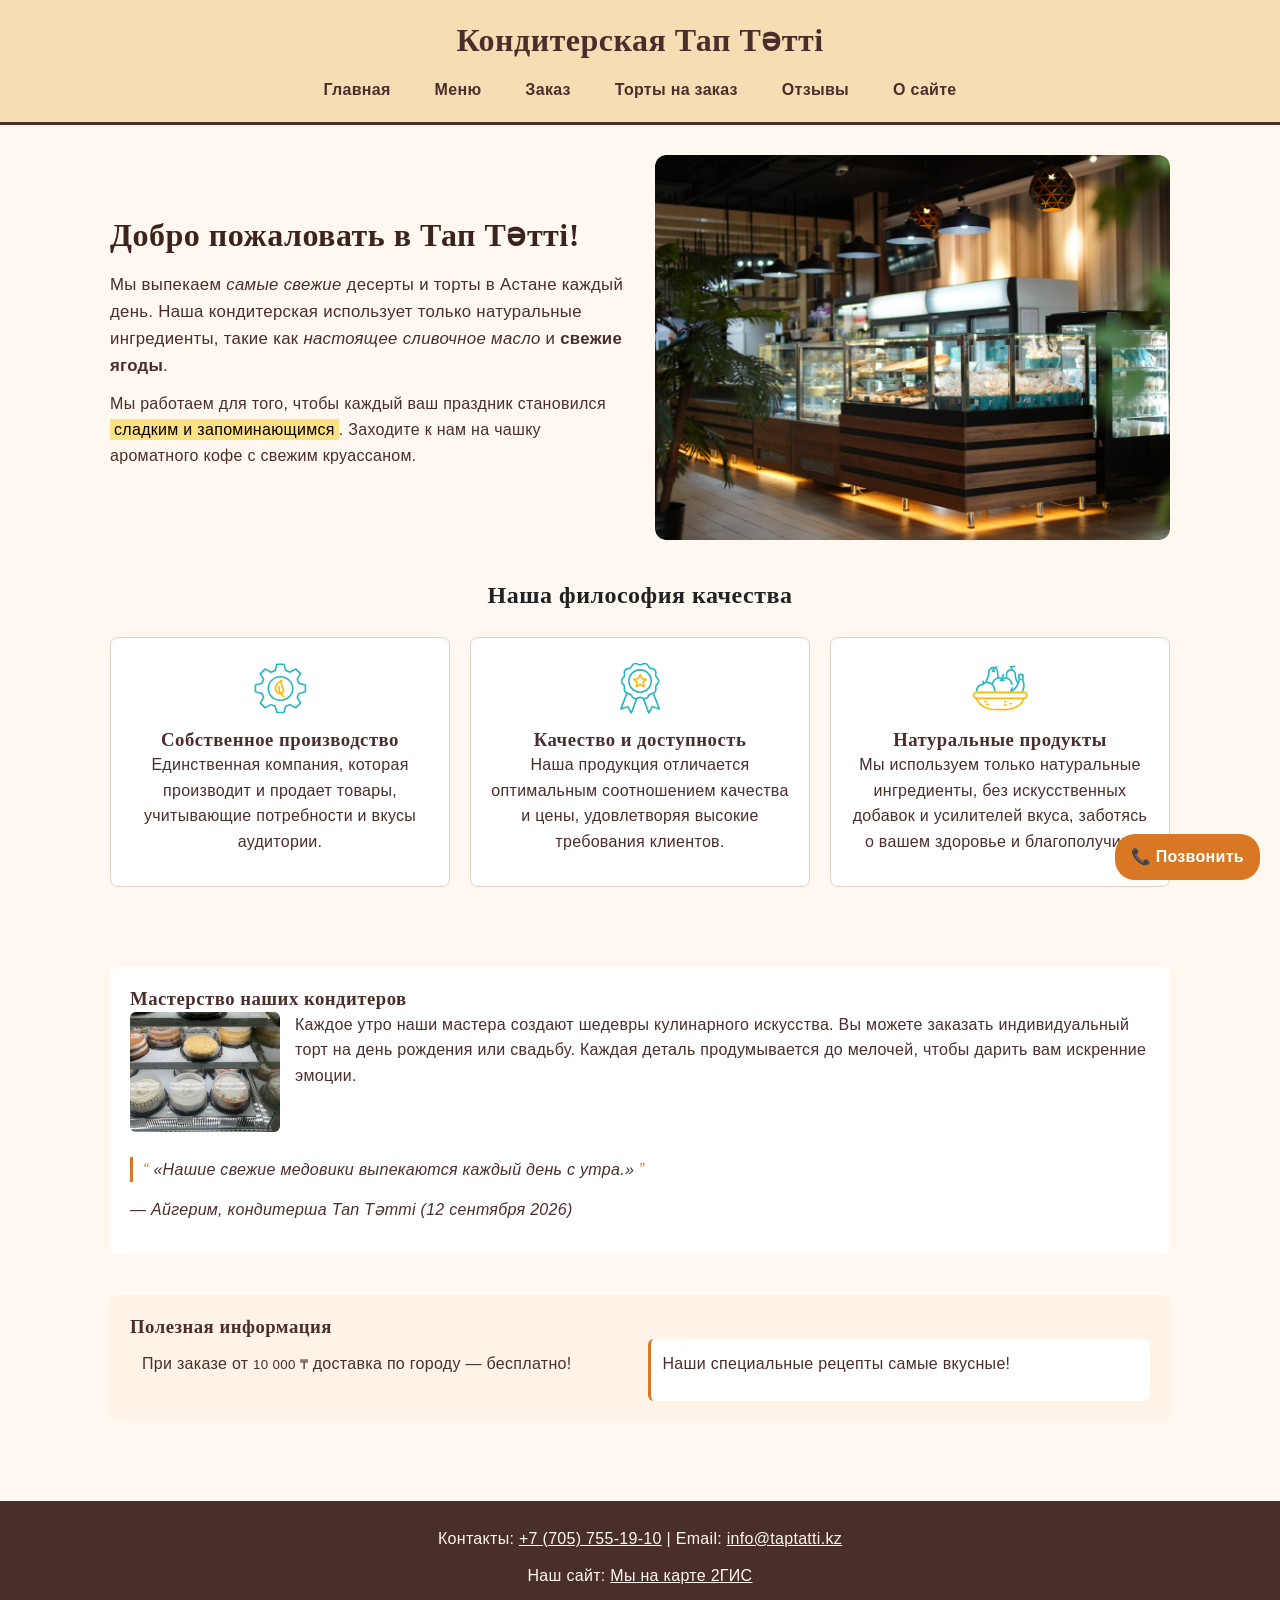
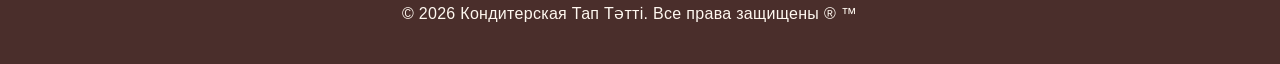
==== taptatti-website/index.html @ de1b10e1 "css3" ====
<!DOCTYPE html>
<html lang="ru">
<head>
    <meta charset="UTF-8">
    <meta name="viewport" content="width=device-width, initial-scale=1.0">
    <meta name="description" content="Официальный сайт кондитерской Тап Тәтті в Астане. Выпечка, торты и свежий кофе.">
    <meta name="author" content="Alizhan R.">
    <title>Тап Тәтті - Главная кондитерская в Астане</title>
    <link rel="stylesheet" href="css/base.css">
    <link rel="stylesheet" href="css/alizhan.css">

    <style>
        .hero-text h2 {
            color: #3D231D; 
        }
    </style>
</head>
<body>
    <!-- author: Alizhan R. -->
    <header id="main-header">
        <h1 class="brand-title">Кондитерская Тап Тәтті</h1>
        <!-- nav используется для главного меню навигации по сайту -->
        <nav class="main-nav">
            <ul>
                <li><a href="index.html">Главная</a></li>
                <li><a href="menu.html">Меню</a></li>
                <li><a href="order.html">Заказ</a></li>
                <li><a href="custom-cakes.html">Торты на заказ</a></li>
                <li><a href="reviews.html">Отзывы</a></li>
                <li><a href="colophon.html">О сайте</a></li>
            </ul>
        </nav>
    </header>

    <main id="main-content">

        <section class="hero-section">
            <div class="hero-text">
                <h2>Добро пожаловать в <strong>Тап Тәтті</strong>!</h2>
                <p>Мы выпекаем <i>самые свежие</i> десерты и торты в Астане каждый день. Наша кондитерская использует только натуральные ингредиенты, такие как <em>настоящее сливочное масло</em> и <b>свежие ягоды</b>.</p>
                <p>Мы работаем для того, чтобы каждый ваш праздник становился <mark>сладким и запоминающимся</mark>. Заходите к нам на чашку ароматного кофе с свежим круассаном.</p>
            </div>
            
            <figure class="hero-image">    
                <img src="images/photo7.png" alt="Интерьер кондитерской и витрина с десертами Тап Тәтті">
            </figure>

        </section>

        <section class="features-section">
            <h2 class="section-title">Наша философия качества</h2>
            
            <div class="features-grid">
                <article class="feature-card">
                    <img src="images/image8.svg" alt="Собственное производство" class="feature-icon">
                    <h3>Собственное производство</h3>
                    <p>Единственная компания, которая производит и продает товары, учитывающие потребности и вкусы аудитории.</p>
                </article>

                <article class="feature-card">
                    <img src="images/image9.svg" alt="Качество и доступность" class="feature-icon">
                    <h3>Качество и доступность</h3>
                    <p>Наша продукция отличается оптимальным соотношением качества и цены, удовлетворяя высокие требования клиентов.</p>
                </article>

                <article class="feature-card">
                    <img src="images/image10.svg" alt="Натуральные продукты" class="feature-icon">
                    <h3>Натуральные продукты</h3>
                    <p>Мы используем только натуральные ингредиенты, без искусственных добавок и усилителей вкуса, заботясь о вашем здоровье и благополучии.</p>
                </article>
            </div>
        </section>

        <article class="philosophy-article">
            <h3>Мастерство наших кондитеров</h3>
            <img src="images/photo1.jpg" alt="Мастер кондитер за работой" class="float-chef-img">
            <p>Каждое утро наши мастера создают шедевры кулинарного искусства. Вы можете заказать индивидуальный торт на день рождения или свадьбу. Каждая деталь продумывается до мелочей, чтобы дарить вам искренние эмоции.</p>
            <div class="clearfix-block"></div>

            <blockquote cite="https://taptatti.kz">
                <p><q>Нашие свежие медовики выпекаются каждый день с утра.</q></p>
            </blockquote>
            <p>— <cite>Айгерим, кондитерша Тап Тәтті (12 сентября 2026)</cite></p>
        </article>

        <aside class="info-aside">
            <h3>Полезная информация</h3>
            <div class="aside-cards-wrapper">
                <div class="aside-card" style="background-color: #FFF2E6; /* Cascade demo: inline style overrides CSS file */">
                    <p>При заказе от <small>10 000 ₸</small> доставка по городу — бесплатно!</p>
                </div>
                <div class="aside-card">
                    <p>Наши специальные рецепты самые вкусные!</p>
                </div>
            </div>
        </aside>
    </main>

    <div class="fixed-contact-btn">
        <a href="tel:+77057551910">📞 Позвонить</a>
    </div>

    <footer>
        <!-- footer содержит официальные контакты и копирайт -->
        <p>Контакты: <a href="tel:+77057551910">+7 (705) 755-19-10</a> | Email: <a href="mailto:info@taptatti.kz">info@taptatti.kz</a></p>
        <p>Наш сайт: <a href="https://2gis.kz/astana/geo/70000001095212344" target="_blank" rel="noopener noreferrer">Мы на карте 2ГИС</a></p>
        <p>&copy; 2026 Кондитерская Тап Тәтті. Все права защищены &reg; &trade; &emsp;</p>
    </footer>
</body>
</html>
---- taptatti-website/css/base.css ----
/* ==========================================================================
   PALETTE DEFINITION (Maximum 5 colors used across the site):
   1. #4A2E2B (RGB: 74, 46, 43)   - Primary Dark Brown: Used for main text & header/footer accents.
   2. #FFF8F0 (RGB: 255, 248, 240) - Soft Cream Background: Provides a warm, bakery-like canvas.
   3. #D97724 (RGB: 217, 119, 36)  - Warm Amber Accent: Highlights, hover states, and active elements.
   4. wheat   (Named Color)       - Header Background: Light golden wheat tone representing pastries.
   5. rgba(0, 0, 0, 0.08) (RGBA)  - Subtle Shadow Color: Used for card and image elevation effects.
   ========================================================================== */

/* Universal Selector (*) */
* {
    box-sizing: border-box; /* Box Model: border-box prevents width calculation issues */
    margin: 0;
    padding: 0;
}

/* Base Body Styles */
body {
    font-family: 'Segoe UI', Tahoma, Geneva, Verdana, sans-serif; /* Full fallback stack 1 */
    font-size: 16px;
    line-height: 1.6;
    letter-spacing: 0.3px;
    background-color: #FFF8F0;
    color: #4A2E2B;
}

/* Grouping Selector with Commas */
h1, h2, h3 {
    font-family: 'Georgia', 'Times New Roman', Times, serif; /* Full fallback stack 2 */
    font-weight: 700;
    line-height: 1.3;
    letter-spacing: 0.5px;
    color: #4A2E2B;
}

/* Header & Navigation Styling */
header {
    background-color: wheat; /* Named Color */
    padding: 20px;
    border-bottom: 3px solid #4A2E2B;
    text-align: center;
}

/* Flexbox Navigation: Flex Row with justify-content, align-items and gap */
nav ul {
    display: flex;
    flex-direction: row;
    justify-content: center;
    align-items: center;
    gap: 20px;
    list-style: none;
    margin-top: 15px;
}

/* Centering Technique 1: Centering Navigation Links using Flexbox Alignment */
nav a {
    text-decoration: none;
    color: #4A2E2B;
    font-weight: 600;
    padding: 8px 12px;
    transition: color 0.2s ease-in-out;
}

/* Pseudo-classes :hover and :focus */
nav a:hover {
    color: #D97724;
}

nav a:focus {
    outline: 2px solid #D97724;
}

/* Centering Technique 2: Centering Main Layout Container using Margin Auto */
/* Centering explanation: margin: 0 auto centers fixed max-width block horizontally */
main {
    padding: 30px 20px;
    max-width: 1100px;
    margin: 0 auto;
}

/* Box Model Demonstration & Margin Collapse Comment */
/* 
   MARGIN COLLAPSE EXPLANATION:
   When section and article have top/bottom margins, their vertical margins collapse 
   into a single margin equal to the larger of the two instead of adding up.
*/
section, article {
    margin-bottom: 40px;
}

/* Attribute Selector */
a[target="_blank"] {
    text-decoration: underline;
}

/* Footer Styling */
footer {
    background-color: #4A2E2B;
    color: #FFF8F0;
    text-align: center;
    padding: 25px 20px;
    margin-top: 50px;
}

footer a {
    color: #FFF8F0;
}
---- taptatti-website/css/alizhan.css ----
* {
    box-sizing: border-box;
}

p {
    margin-bottom: 12px;
}

mark {
    background-color: #FFE082 !important; /* Forces highlight color across themes */
    padding: 2px 4px;
}

.section-title {
    color: #4A2E2B;
}


.features-section .section-title {
    color: #222222;
    text-align: center;
    margin-bottom: 25px;
}

.hero-section {
    display: flex;
    flex-direction: row;
    align-items: center;
    justify-content: space-between;
    gap: 30px;
}

.hero-text {
    flex: 1;
}

.hero-text h2 {
    font-size: 2rem;
    margin-bottom: 15px;
}

h2 + p {
    font-size: 1.05rem;
}

.hero-text p strong {
    color: #D97724;
}

.hero-image {
    flex: 1;
    position: relative;
    margin: 0;
}

.hero-image img {
    width: 100%;
    height: auto;
    border-radius: 10px;
    display: block;
}

.badge-tag {
    position: absolute;
    top: 10px;
    left: 10px;
    background-color: #D97724;
    color: #ffffff;
    padding: 4px 10px;
    font-size: 0.8rem;
    font-weight: bold;
    border-radius: 15px;
}

/* festures-section */

.features-grid {
    display: grid;
    grid-template-columns: repeat(auto-fit, minmax(220px, 1fr)); /* repeat, minmax, fr */
    gap: 20px;
}

.features-grid > article {
    background-color: #ffffff;
    padding: 20px;
    border-radius: 8px;
    text-align: center;
    border: 1px solid #E2D0C1;
}

.feature-icon {
    width: 60px;
    height: 60px;
    margin: 0 auto 10px auto; 
    display: block;
}

.philosophy-article {
    position: static; 
    background: #ffffff;
    padding: 20px;
    border-radius: 8px;
}

.float-chef-img {
    float: left;
    width: 150px;
    height: 120px;
    object-fit: cover;
    margin-right: 15px;
    margin-bottom: 10px;
    border-radius: 6px;
}

.clearfix-block {
    clear: both;
}

blockquote p::before {
    content: "“ ";
    color: #D97724;
}

blockquote p::after {
    content: " ”";
    color: #D97724;
}

blockquote {
    font-style: italic;
    margin: 15px 0;
    padding-left: 10px;
    border-left: 3px solid #D97724;
}

.info-aside {
    background-color: #FFF2E6;
    padding: 20px;
    border-radius: 8px;
}

.aside-cards-wrapper {
    display: flex;
    flex-direction: row;
    flex-wrap: wrap;
    gap: 15px;
}

.aside-card {
    flex: 1 1 180px; 
    background-color: #ffffff;
    padding: 12px;
    border-radius: 6px;
}

.aside-card:nth-child(2) {
    border-left: 3px solid #D97724;
}

.fixed-contact-btn {
    position: fixed;
    bottom: 20px;
    right: 20px;
}

.fixed-contact-btn a {
    background-color: #D97724;
    color: #ffffff;
    padding: 10px 16px;
    border-radius: 20px;
    text-decoration: none;
    font-weight: bold;
    display: block;
}
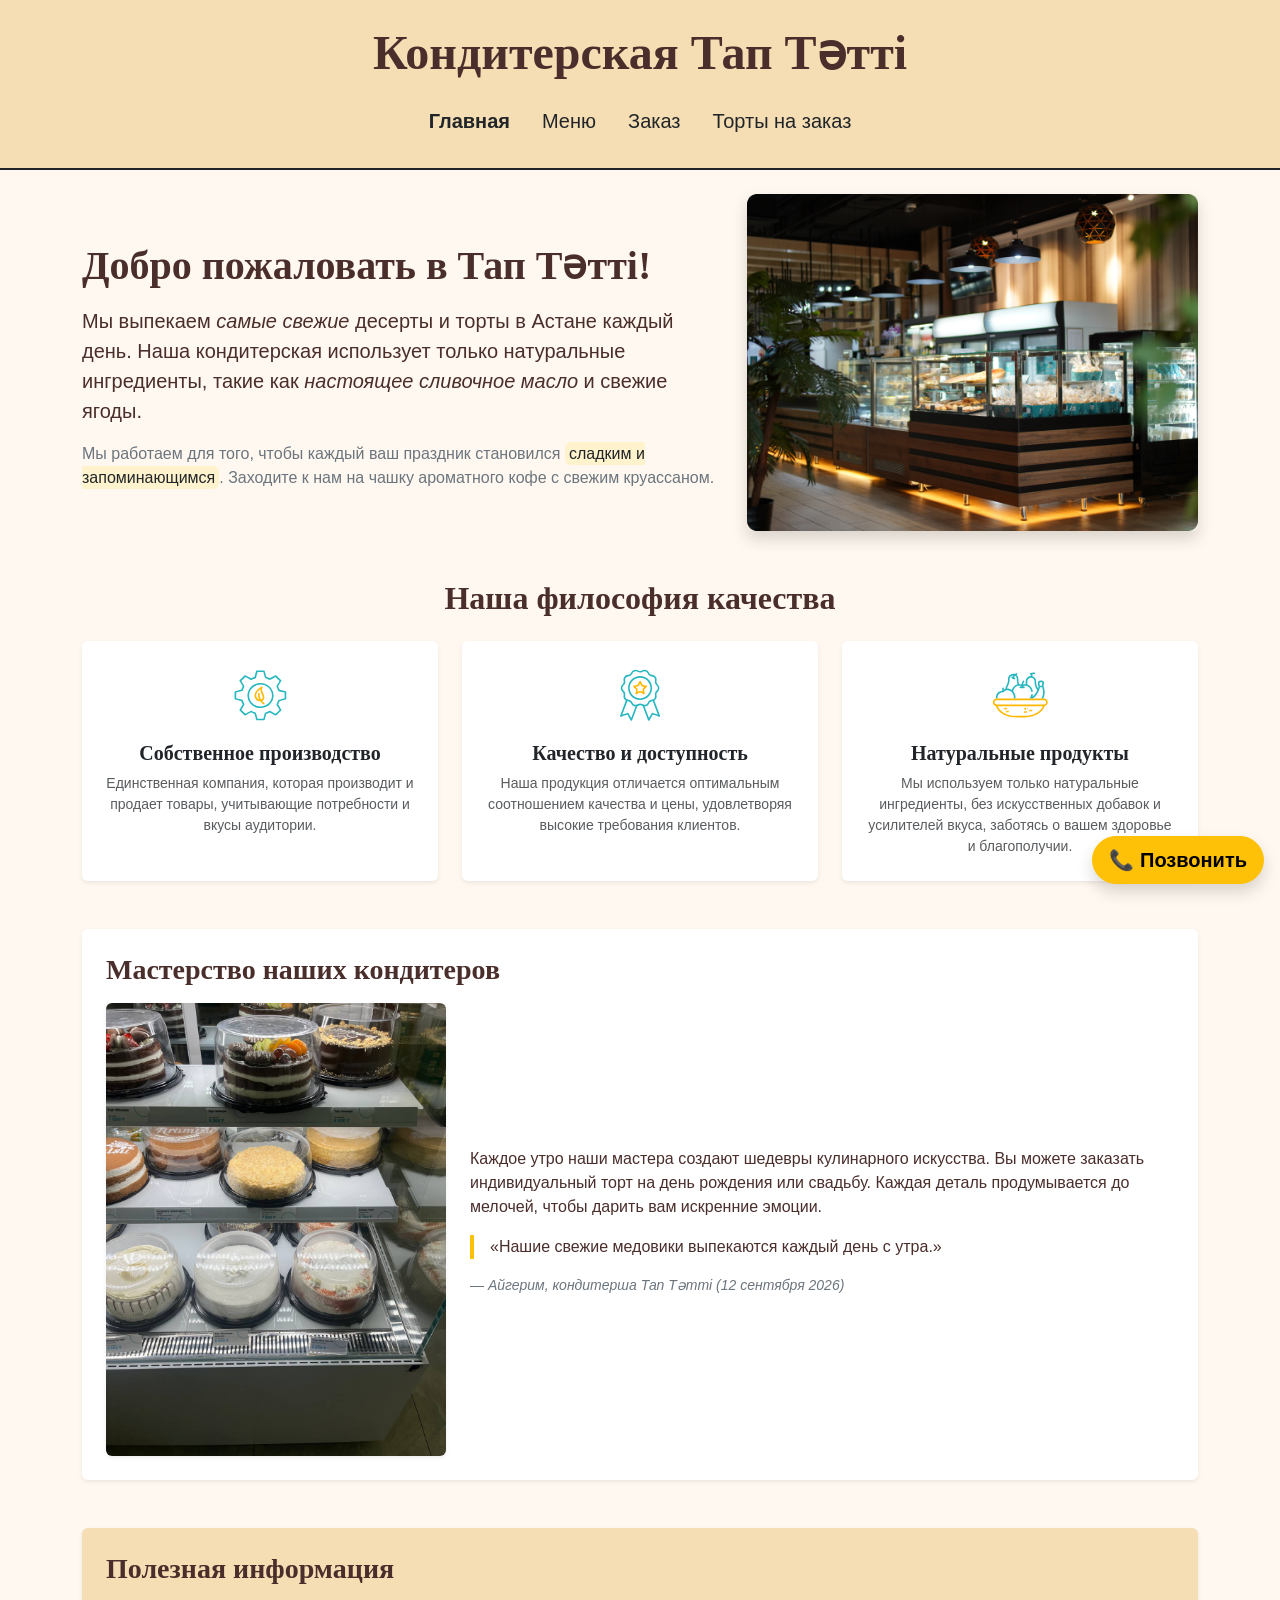
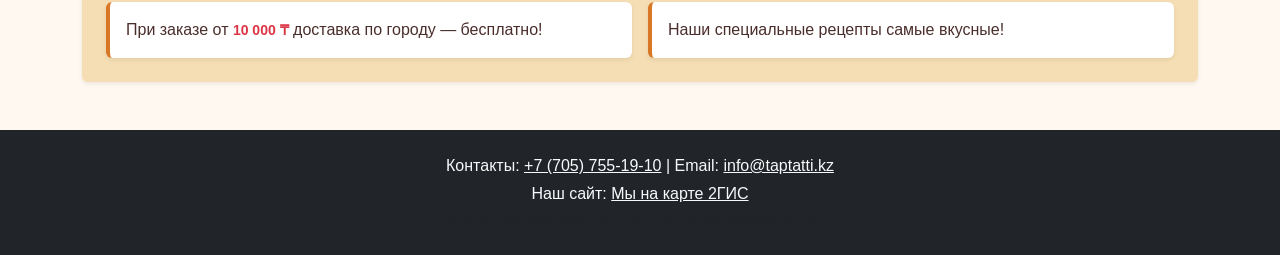
==== commit 8f807976: "bootstrap" ====
--- a/taptatti-website/index.html
+++ b/taptatti-website/index.html
@@ -1,110 +1,139 @@
 <!DOCTYPE html>
 <html lang="ru">
 <head>
+    <!-- Bootstrap version used: 5.3.3 -->
     <meta charset="UTF-8">
     <meta name="viewport" content="width=device-width, initial-scale=1.0">
     <meta name="description" content="Официальный сайт кондитерской Тап Тәтті в Астане. Выпечка, торты и свежий кофе.">
     <meta name="author" content="Alizhan R.">
     <title>Тап Тәтті - Главная кондитерская в Астане</title>
+    <!-- Bootstrap 5 CSS CDN -->
+    <link href="https://cdn.jsdelivr.net/npm/bootstrap@5.3.3/dist/css/bootstrap.min.css" rel="stylesheet">
+    <!-- Custom CSS layer linked after Bootstrap so our brand colours win -->
     <link rel="stylesheet" href="css/base.css">
     <link rel="stylesheet" href="css/alizhan.css">
-
-    <style>
-        .hero-text h2 {
-            color: #3D231D; 
-        }
-    </style>
 </head>
 <body>
     <!-- author: Alizhan R. -->
-    <header id="main-header">
-        <h1 class="brand-title">Кондитерская Тап Тәтті</h1>
-        <!-- nav используется для главного меню навигации по сайту -->
-        <nav class="main-nav">
-            <ul>
-                <li><a href="index.html">Главная</a></li>
-                <li><a href="menu.html">Меню</a></li>
-                <li><a href="order.html">Заказ</a></li>
-                <li><a href="custom-cakes.html">Торты на заказ</a></li>
-                <li><a href="reviews.html">Отзывы</a></li>
-                <li><a href="colophon.html">О сайте</a></li>
-            </ul>
-        </nav>
+    
+    <!-- Header with container-fluid so the navigation spans the full top bar -->
+    <!-- Header with container-fluid for full width layout -->
+    <!-- Header with responsive Bootstrap navbar -->
+    <!-- Header with responsive layout for all screens -->
+    <header id="main-header" class="bg-wheat py-4 border-bottom border-dark border-2">
+        <div class="container text-center">
+            <h1 class="brand-title display-5 fw-bold mb-3">Кондитерская Тап Тәтті</h1>
+            <!-- nav используется для главного меню навигации по сайту -->
+            <nav class="main-nav">
+                <ul class="nav justify-content-center gap-3 fs-5 fw-medium">
+                    <li class="nav-item"><a class="nav-link text-dark px-2 active fw-bold" href="index.html">Главная</a></li>
+                    <li class="nav-item"><a class="nav-link text-dark px-2" href="menu.html">Меню</a></li>
+                    <li class="nav-item"><a class="nav-link text-dark px-2" href="order.html">Заказ</a></li>
+                    <li class="nav-item"><a class="nav-link text-dark px-2" href="custom-cakes.html">Торты на заказ</a></li>
+                </ul>
+            </nav>
+        </div>
     </header>
 
-    <main id="main-content">
+    <!-- Main Container: Standard container centers main page layout -->
+    <main id="main-content" class="container my-5">
 
-        <section class="hero-section">
-            <div class="hero-text">
-                <h2>Добро пожаловать в <strong>Тап Тәтті</strong>!</h2>
-                <p>Мы выпекаем <i>самые свежие</i> десерты и торты в Астане каждый день. Наша кондитерская использует только натуральные ингредиенты, такие как <em>настоящее сливочное масло</em> и <b>свежие ягоды</b>.</p>
-                <p>Мы работаем для того, чтобы каждый ваш праздник становился <mark>сладким и запоминающимся</mark>. Заходите к нам на чашку ароматного кофе с свежим круассаном.</p>
+        <section class="hero-section row align-items-center gy-4 mb-5">
+            <div class="hero-text col-12 col-md-7">
+                <h2 class="display-6 fw-bold mb-3">Добро пожаловать в <strong>Тап Тәтті</strong>!</h2>
+                <p class="lead">Мы выпекаем <i>самые свежие</i> десерты и торты в Астане каждый день. Наша кондитерская использует только натуральные ингредиенты, такие как <em>настоящее сливочное масло</em> и <b>свежие ягоды</b>.</p>
+                <p class="text-secondary">Мы работаем для того, чтобы каждый ваш праздник становился <mark class="bg-warning-subtle px-1 rounded">сладким и запоминающимся</mark>. Заходите к нам на чашку ароматного кофе с свежим круассаном.</p>
             </div>
             
-            <figure class="hero-image">    
-                <img src="images/photo7.png" alt="Интерьер кондитерской и витрина с десертами Тап Тәтті">
+            <figure class="hero-image col-12 col-md-5 m-0 text-center">    
+                <img src="images/photo7.png" alt="Интерьер кондитерской и витрина с десертами Тап Тәтті" class="img-fluid rounded shadow">
             </figure>
-
         </section>
 
-        <section class="features-section">
-            <h2 class="section-title">Наша философия качества</h2>
+        <!-- Features Section with responsive columns: col-12 col-md-6 col-lg-4 -->
+        <section class="features-section mb-5">
+            <h2 class="section-title text-center fw-bold mb-4">Наша философия качества</h2>
             
-            <div class="features-grid">
-                <article class="feature-card">
-                    <img src="images/image8.svg" alt="Собственное производство" class="feature-icon">
-                    <h3>Собственное производство</h3>
-                    <p>Единственная компания, которая производит и продает товары, учитывающие потребности и вкусы аудитории.</p>
+            <div class="features-grid row g-4">
+                <article class="feature-card col-12 col-md-6 col-lg-4">
+                    <div class="card h-100 border-0 shadow-sm p-4 text-center">
+                        <img src="images/image8.svg" alt="Собственное производство" class="feature-icon mx-auto mb-3" style="width: 60px; height: 60px;">
+                        <h3 class="h5 fw-bold">Собственное производство</h3>
+                        <p class="card-text text-muted small">Единственная компания, которая производит и продает товары, учитывающие потребности и вкусы аудитории.</p>
+                    </div>
                 </article>
 
-                <article class="feature-card">
-                    <img src="images/image9.svg" alt="Качество и доступность" class="feature-icon">
-                    <h3>Качество и доступность</h3>
-                    <p>Наша продукция отличается оптимальным соотношением качества и цены, удовлетворяя высокие требования клиентов.</p>
+                <article class="feature-card col-12 col-md-6 col-lg-4">
+                    <div class="card h-100 border-0 shadow-sm p-4 text-center">
+                        <img src="images/image9.svg" alt="Качество и доступность" class="feature-icon mx-auto mb-3" style="width: 60px; height: 60px;">
+                        <h3 class="h5 fw-bold">Качество и доступность</h3>
+                        <p class="exam1 card-text text-muted small">Наша продукция отличается оптимальным соотношением качества и цены, удовлетворяя высокие требования клиентов.</p>
+                    </div>
                 </article>
 
-                <article class="feature-card">
-                    <img src="images/image10.svg" alt="Натуральные продукты" class="feature-icon">
-                    <h3>Натуральные продукты</h3>
-                    <p>Мы используем только натуральные ингредиенты, без искусственных добавок и усилителей вкуса, заботясь о вашем здоровье и благополучии.</p>
+                <article class="feature-card col-12 col-md-6 col-lg-4">
+                    <div class="card h-100 border-0 shadow-sm p-4 text-center">
+                        <img src="images/image10.svg" alt="Натуральные продукты" class="feature-icon mx-auto mb-3" style="width: 60px; height: 60px;">
+                        <h3 class="h5 fw-bold">Натуральные продукты</h3>
+                        <p class="card-text text-muted small">Мы используем только натуральные ингредиенты, без искусственных добавок и усилителей вкуса, заботясь о вашем здоровье и благополучии.</p>
+                    </div>
                 </article>
             </div>
         </section>
 
-        <article class="philosophy-article">
-            <h3>Мастерство наших кондитеров</h3>
-            <img src="images/photo1.jpg" alt="Мастер кондитер за работой" class="float-chef-img">
-            <p>Каждое утро наши мастера создают шедевры кулинарного искусства. Вы можете заказать индивидуальный торт на день рождения или свадьбу. Каждая деталь продумывается до мелочей, чтобы дарить вам искренние эмоции.</p>
-            <div class="clearfix-block"></div>
+        <article class="philosophy-article bg-white p-4 rounded shadow-sm mb-5">
+            <h3 class="fw-bold mb-3">Мастерство наших кондитеров</h3>
+            <div class="row align-items-center">
+                <div class="col-12 col-md-4 text-center mb-3 mb-md-0">
+                    <img src="images/photo1.jpg" alt="Мастер кондитер за работой" class="float-chef-img img-fluid rounded shadow-sm">
+                </div>
+                <div class="col-12 col-md-8">
+                    <p>Каждое утро наши мастера создают шедевры кулинарного искусства. Вы можете заказать индивидуальный торт на день рождения или свадьбу. Каждая деталь продумывается до мелочей, чтобы дарить вам искренние эмоции.</p>
+                    <div class="clearfix-block"></div>
 
-            <blockquote cite="https://taptatti.kz">
-                <p><q>Нашие свежие медовики выпекаются каждый день с утра.</q></p>
-            </blockquote>
-            <p>— <cite>Айгерим, кондитерша Тап Тәтті (12 сентября 2026)</cite></p>
+                    <blockquote cite="https://taptatti.kz" class="blockquote border-start border-4 border-warning ps-3 my-3">
+                        <p class="mb-0 fs-6"><q>Нашие свежие медовики выпекаются каждый день с утра.</q></p>
+                    </blockquote>
+                    <p class="text-secondary small">— <cite>Айгерим, кондитерша Тап Тәтті (12 сентября 2026)</cite></p>
+                </div>
+            </div>
         </article>
 
-        <aside class="info-aside">
-            <h3>Полезная информация</h3>
-            <div class="aside-cards-wrapper">
-                <div class="aside-card" style="background-color: #FFF2E6; /* Cascade demo: inline style overrides CSS file */">
-                    <p>При заказе от <small>10 000 ₸</small> доставка по городу — бесплатно!</p>
+        <!-- Bootstrap Component: Accordion -->
+        <!-- Added accordion component to encapsulate info cards interactively -->
+        <aside class="info-aside bg-wheat p-4 rounded shadow-sm mb-5">
+            <h3 class="fw-bold mb-3">Полезная информация</h3>
+            
+            <!-- Demonstration of Nesting: Row inside Aside column layout -->
+            <div class="aside-cards-wrapper row g-3">
+                <div class="col-12 col-md-6">
+                    <div class="aside-card bg-white p-3 rounded shadow-sm h-100 border-start border-4 border-amber">
+                        <p class="m-0">При заказе от <small class="fw-bold text-danger">10 000 ₸</small> доставка по городу — бесплатно!</p>
+                    </div>
                 </div>
-                <div class="aside-card">
-                    <p>Наши специальные рецепты самые вкусные!</p>
+                <div class="col-12 col-md-6">
+                    <div class="aside-card bg-white p-3 rounded shadow-sm h-100 border-start border-4 border-amber">
+                        <p class="m-0">Наши специальные рецепты самые вкусные!</p>
+                    </div>
                 </div>
             </div>
         </aside>
     </main>
 
-    <div class="fixed-contact-btn">
-        <a href="tel:+77057551910">📞 Позвонить</a>
+    <!-- Floating button with real link element and Bootstrap button classes -->
+    <div class="fixed-contact-btn position-fixed bottom-0 end-0 p-3 z-3">
+        <a href="tel:+77057551910" class="btn btn-warning btn-lg rounded-pill shadow fw-bold">📞 Позвонить</a>
     </div>
 
-    <footer>
-        <!-- footer содержит официальные контакты и копирайт -->
-        <p>Контакты: <a href="tel:+77057551910">+7 (705) 755-19-10</a> | Email: <a href="mailto:info@taptatti.kz">info@taptatti.kz</a></p>
-        <p>Наш сайт: <a href="https://2gis.kz/astana/geo/70000001095212344" target="_blank" rel="noopener noreferrer">Мы на карте 2ГИС</a></p>
-        <p>&copy; 2026 Кондитерская Тап Тәтті. Все права защищены &reg; &trade; &emsp;</p>
+    <footer class="bg-dark text-light text-center py-4">
+        <div class="container">
+            <p class="mb-1">Контакты: <a href="tel:+77057551910" class="text-light">+7 (705) 755-19-10</a> | Email: <a href="mailto:info@taptatti.kz" class="text-light">info@taptatti.kz</a></p>
+            <p class="mb-1">Наш сайт: <a href="https://2gis.kz/astana/geo/70000001095212344" target="_blank" rel="noopener noreferrer" class="text-light">Мы на карте 2ГИС</a></p>
+            <p class="small text-muted mb-0">&copy; 2026 Кондитерская Тап Тәтті. Все права защищены &reg; &trade;</p>
+        </div>
     </footer>
+
+    <!-- Bootstrap 5 JS Bundle (required for collapsible navigation) -->
+    <script src="https://cdn.jsdelivr.net/npm/bootstrap@5.3.3/dist/js/bootstrap.bundle.min.js"></script>
 </body>
 </html>
--- a/taptatti-website/css/base.css
+++ b/taptatti-website/css/base.css
@@ -1,107 +1,46 @@
-/* ==========================================================================
-   PALETTE DEFINITION (Maximum 5 colors used across the site):
-   1. #4A2E2B (RGB: 74, 46, 43)   - Primary Dark Brown: Used for main text & header/footer accents.
-   2. #FFF8F0 (RGB: 255, 248, 240) - Soft Cream Background: Provides a warm, bakery-like canvas.
-   3. #D97724 (RGB: 217, 119, 36)  - Warm Amber Accent: Highlights, hover states, and active elements.
-   4. wheat   (Named Color)       - Header Background: Light golden wheat tone representing pastries.
-   5. rgba(0, 0, 0, 0.08) (RGBA)  - Subtle Shadow Color: Used for card and image elevation effects.
-   ========================================================================== */
-
-/* Universal Selector (*) */
-* {
-    box-sizing: border-box; /* Box Model: border-box prevents width calculation issues */
-    margin: 0;
-    padding: 0;
+/* Color Palette definition */
+:root {
+    --brand-dark: #4A2E2B;
+    --brand-amber: #D97724;
+    --brand-cream: #FFF8F0;
+    --brand-wheat: #f5deb3;
 }
 
-/* Base Body Styles */
 body {
-    font-family: 'Segoe UI', Tahoma, Geneva, Verdana, sans-serif; /* Full fallback stack 1 */
-    font-size: 16px;
-    line-height: 1.6;
-    letter-spacing: 0.3px;
-    background-color: #FFF8F0;
-    color: #4A2E2B;
+    background-color: var(--brand-cream);
+    color: var(--brand-dark);
+    font-family: 'Segoe UI', Tahoma, Geneva, Verdana, sans-serif;
 }
 
-/* Grouping Selector with Commas */
-h1, h2, h3 {
-    font-family: 'Georgia', 'Times New Roman', Times, serif; /* Full fallback stack 2 */
-    font-weight: 700;
-    line-height: 1.3;
-    letter-spacing: 0.5px;
-    color: #4A2E2B;
+h1, h2, h3, h4, h5, h6, .navbar-brand {
+    font-family: 'Georgia', 'Times New Roman', Times, serif;
+    color: var(--brand-dark);
 }
 
-/* Header & Navigation Styling */
-header {
-    background-color: wheat; /* Named Color */
-    padding: 20px;
-    border-bottom: 3px solid #4A2E2B;
-    text-align: center;
+.bg-wheat {
+    background-color: var(--brand-wheat);
 }
 
-/* Flexbox Navigation: Flex Row with justify-content, align-items and gap */
-nav ul {
-    display: flex;
-    flex-direction: row;
-    justify-content: center;
-    align-items: center;
-    gap: 20px;
-    list-style: none;
-    margin-top: 15px;
+.text-brand {
+    color: var(--brand-dark);
 }
 
-/* Centering Technique 1: Centering Navigation Links using Flexbox Alignment */
-nav a {
-    text-decoration: none;
-    color: #4A2E2B;
-    font-weight: 600;
-    padding: 8px 12px;
-    transition: color 0.2s ease-in-out;
+.text-accent {
+    color: var(--brand-amber);
 }
 
-/* Pseudo-classes :hover and :focus */
-nav a:hover {
-    color: #D97724;
+/* Custom Button Overrides for Brand identity */
+.btn-primary {
+    background-color: var(--brand-amber);
+    border-color: var(--brand-amber);
+    color: #ffffff;
 }
 
-nav a:focus {
-    outline: 2px solid #D97724;
+.btn-primary:hover, .btn-primary:focus {
+    background-color: #b8621b;
+    border-color: #b8621b;
 }
 
-/* Centering Technique 2: Centering Main Layout Container using Margin Auto */
-/* Centering explanation: margin: 0 auto centers fixed max-width block horizontally */
-main {
-    padding: 30px 20px;
-    max-width: 1100px;
-    margin: 0 auto;
-}
-
-/* Box Model Demonstration & Margin Collapse Comment */
-/* 
-   MARGIN COLLAPSE EXPLANATION:
-   When section and article have top/bottom margins, their vertical margins collapse 
-   into a single margin equal to the larger of the two instead of adding up.
-*/
-section, article {
-    margin-bottom: 40px;
-}
-
-/* Attribute Selector */
-a[target="_blank"] {
-    text-decoration: underline;
-}
-
-/* Footer Styling */
-footer {
-    background-color: #4A2E2B;
-    color: #FFF8F0;
-    text-align: center;
-    padding: 25px 20px;
-    margin-top: 50px;
-}
-
-footer a {
-    color: #FFF8F0;
+.border-amber {
+    border-color: var(--brand-amber) !important;
 }
--- a/taptatti-website/css/alizhan.css
+++ b/taptatti-website/css/alizhan.css
@@ -1,174 +1,19 @@
-* {
-    box-sizing: border-box;
+/* Custom small adjustments for Alizhan's sections */
+.hero-section img {
+    max-height: 400px;
+    object-fit: cover;
 }
 
-p {
-    margin-bottom: 12px;
+/* Card hover effect */
+.card {
+    transition: transform 0.2s ease-in-out;
 }
 
-mark {
-    background-color: #FFE082 !important; /* Forces highlight color across themes */
-    padding: 2px 4px;
+.card:hover {
+    transform: translateY(-4px);
 }
 
-.section-title {
-    color: #4A2E2B;
-}
-
-
-.features-section .section-title {
-    color: #222222;
-    text-align: center;
-    margin-bottom: 25px;
-}
-
-.hero-section {
-    display: flex;
-    flex-direction: row;
-    align-items: center;
-    justify-content: space-between;
-    gap: 30px;
-}
-
-.hero-text {
-    flex: 1;
-}
-
-.hero-text h2 {
-    font-size: 2rem;
-    margin-bottom: 15px;
-}
-
-h2 + p {
-    font-size: 1.05rem;
-}
-
-.hero-text p strong {
-    color: #D97724;
-}
-
-.hero-image {
-    flex: 1;
-    position: relative;
-    margin: 0;
-}
-
-.hero-image img {
-    width: 100%;
-    height: auto;
-    border-radius: 10px;
-    display: block;
-}
-
-.badge-tag {
-    position: absolute;
-    top: 10px;
-    left: 10px;
-    background-color: #D97724;
-    color: #ffffff;
-    padding: 4px 10px;
-    font-size: 0.8rem;
-    font-weight: bold;
-    border-radius: 15px;
-}
-
-/* festures-section */
-
-.features-grid {
-    display: grid;
-    grid-template-columns: repeat(auto-fit, minmax(220px, 1fr)); /* repeat, minmax, fr */
-    gap: 20px;
-}
-
-.features-grid > article {
-    background-color: #ffffff;
-    padding: 20px;
-    border-radius: 8px;
-    text-align: center;
-    border: 1px solid #E2D0C1;
-}
-
-.feature-icon {
-    width: 60px;
-    height: 60px;
-    margin: 0 auto 10px auto; 
-    display: block;
-}
-
-.philosophy-article {
-    position: static; 
-    background: #ffffff;
-    padding: 20px;
-    border-radius: 8px;
-}
-
-.float-chef-img {
-    float: left;
-    width: 150px;
-    height: 120px;
-    object-fit: cover;
-    margin-right: 15px;
-    margin-bottom: 10px;
-    border-radius: 6px;
-}
-
-.clearfix-block {
-    clear: both;
-}
-
-blockquote p::before {
-    content: "“ ";
-    color: #D97724;
-}
-
-blockquote p::after {
-    content: " ”";
-    color: #D97724;
-}
-
-blockquote {
-    font-style: italic;
-    margin: 15px 0;
-    padding-left: 10px;
-    border-left: 3px solid #D97724;
-}
-
-.info-aside {
-    background-color: #FFF2E6;
-    padding: 20px;
-    border-radius: 8px;
-}
-
-.aside-cards-wrapper {
-    display: flex;
-    flex-direction: row;
-    flex-wrap: wrap;
-    gap: 15px;
-}
-
-.aside-card {
-    flex: 1 1 180px; 
-    background-color: #ffffff;
-    padding: 12px;
-    border-radius: 6px;
-}
-
-.aside-card:nth-child(2) {
-    border-left: 3px solid #D97724;
-}
-
-.fixed-contact-btn {
-    position: fixed;
-    bottom: 20px;
-    right: 20px;
-}
-
-.fixed-contact-btn a {
-    background-color: #D97724;
-    color: #ffffff;
-    padding: 10px 16px;
-    border-radius: 20px;
-    text-decoration: none;
-    font-weight: bold;
-    display: block;
+html, body {
+    max-width: 100%;
+    overflow-x: hidden;
 }
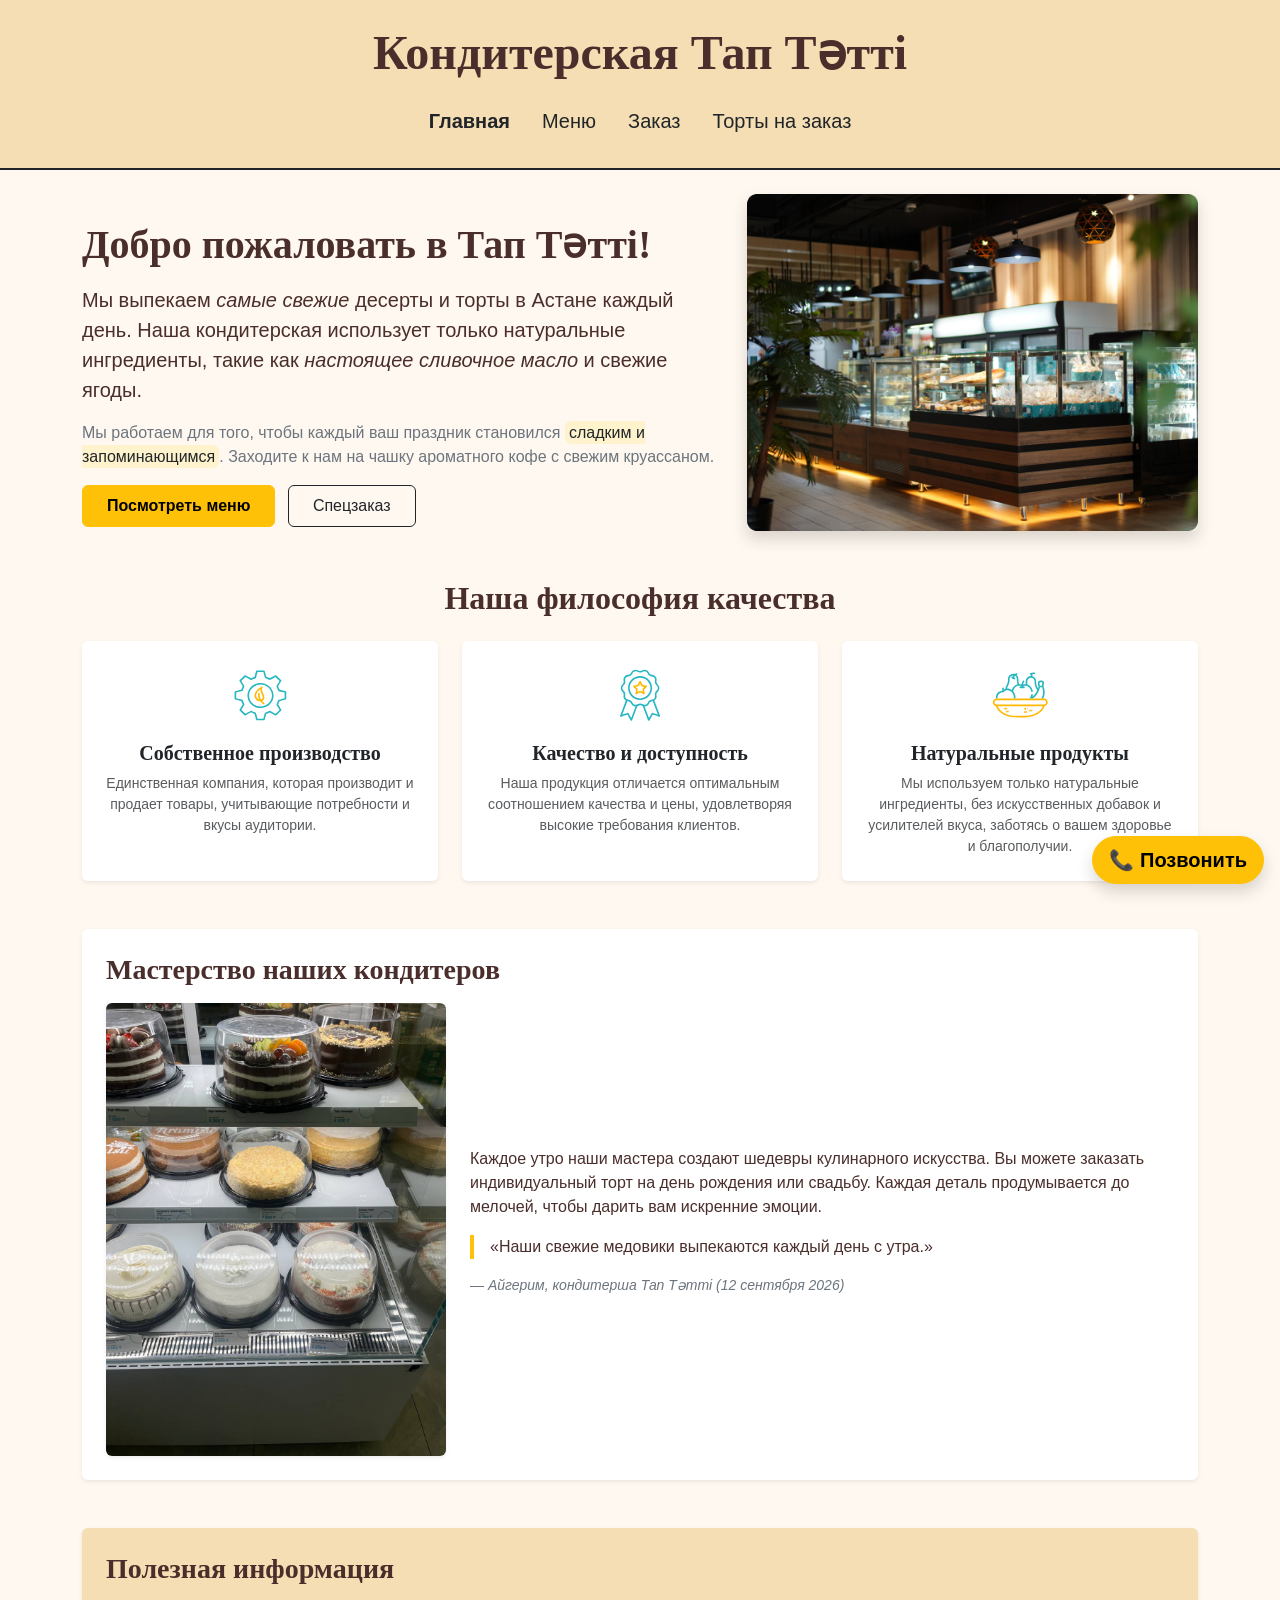
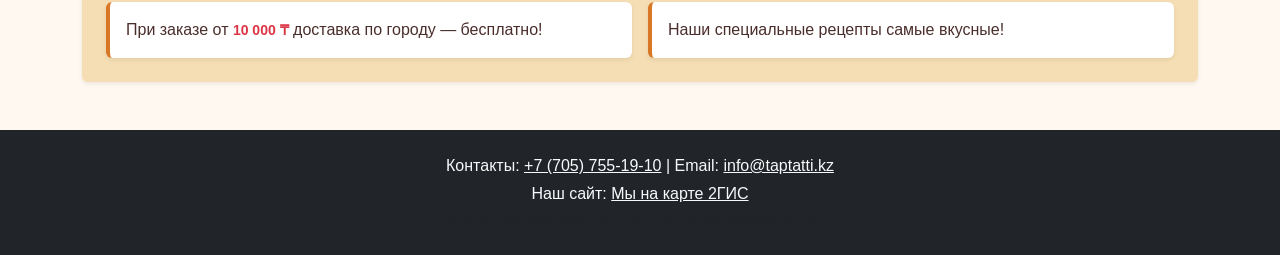
==== commit d5e59cfc: "midterm project" ====
--- a/taptatti-website/index.html
+++ b/taptatti-website/index.html
@@ -9,40 +9,45 @@
     <title>Тап Тәтті - Главная кондитерская в Астане</title>
     <!-- Bootstrap 5 CSS CDN -->
     <link href="https://cdn.jsdelivr.net/npm/bootstrap@5.3.3/dist/css/bootstrap.min.css" rel="stylesheet">
-    <!-- Custom CSS layer linked after Bootstrap so our brand colours win -->
     <link rel="stylesheet" href="css/base.css">
     <link rel="stylesheet" href="css/alizhan.css">
 </head>
 <body>
     <!-- author: Alizhan R. -->
     
-    <!-- Header with container-fluid so the navigation spans the full top bar -->
-    <!-- Header with container-fluid for full width layout -->
-    <!-- Header with responsive Bootstrap navbar -->
-    <!-- Header with responsive layout for all screens -->
     <header id="main-header" class="bg-wheat py-4 border-bottom border-dark border-2">
         <div class="container text-center">
             <h1 class="brand-title display-5 fw-bold mb-3">Кондитерская Тап Тәтті</h1>
-            <!-- nav используется для главного меню навигации по сайту -->
-            <nav class="main-nav">
-                <ul class="nav justify-content-center gap-3 fs-5 fw-medium">
-                    <li class="nav-item"><a class="nav-link text-dark px-2 active fw-bold" href="index.html">Главная</a></li>
-                    <li class="nav-item"><a class="nav-link text-dark px-2" href="menu.html">Меню</a></li>
-                    <li class="nav-item"><a class="nav-link text-dark px-2" href="order.html">Заказ</a></li>
-                    <li class="nav-item"><a class="nav-link text-dark px-2" href="custom-cakes.html">Торты на заказ</a></li>
-                </ul>
+            <nav class="navbar navbar-expand-md main-nav p-0" id="primary-navbar">
+                <div class="container-fluid justify-content-center">    
+                    <!-- burger menu -->
+                    <button class="navbar-toggler border-dark ms-auto me-auto mb-2" type="button" data-bs-toggle="collapse" data-bs-target="#navbarNav" aria-controls="navbarNav" aria-expanded="false" aria-label="Toggle navigation">
+                        <span class="navbar-toggler-icon"></span>
+                    </button>
+                    <div class="collapse navbar-collapse justify-content-center" id="navbarNav">
+                        <ul class="navbar-nav gap-3 fs-5 fw-medium">
+                            <li class="nav-item"><a class="nav-link text-dark px-2 active fw-bold" href="index.html">Главная</a></li>
+                            <li class="nav-item"><a class="nav-link text-dark px-2" href="menu.html">Меню</a></li>
+                            <li class="nav-item"><a class="nav-link text-dark px-2" href="order.html">Заказ</a></li>
+                            <li class="nav-item"><a class="nav-link text-dark px-2" href="custom-cakes.html">Торты на заказ</a></li>
+                        </ul>
+                    </div>
+                </div>
             </nav>
         </div>
     </header>
 
-    <!-- Main Container: Standard container centers main page layout -->
     <main id="main-content" class="container my-5">
 
-        <section class="hero-section row align-items-center gy-4 mb-5">
+        <section id="hero-section" class="hero-section row align-items-center gy-4 mb-5">
             <div class="hero-text col-12 col-md-7">
                 <h2 class="display-6 fw-bold mb-3">Добро пожаловать в <strong>Тап Тәтті</strong>!</h2>
                 <p class="lead">Мы выпекаем <i>самые свежие</i> десерты и торты в Астане каждый день. Наша кондитерская использует только натуральные ингредиенты, такие как <em>настоящее сливочное масло</em> и <b>свежие ягоды</b>.</p>
                 <p class="text-secondary">Мы работаем для того, чтобы каждый ваш праздник становился <mark class="bg-warning-subtle px-1 rounded">сладким и запоминающимся</mark>. Заходите к нам на чашку ароматного кофе с свежим круассаном.</p>
+                <div class="mt-3">
+                    <a href="menu.html" class="btn btn-warning fw-bold px-4 py-2 me-2">Посмотреть меню</a>
+                    <a href="custom-cakes.html" class="btn btn-outline-dark px-4 py-2">Спецзаказ</a>
+                </div>
             </div>
             
             <figure class="hero-image col-12 col-md-5 m-0 text-center">    
@@ -50,8 +55,8 @@
             </figure>
         </section>
 
-        <!-- Features Section with responsive columns: col-12 col-md-6 col-lg-4 -->
-        <section class="features-section mb-5">
+        <!-- Features Section with responsive columns -->
+        <section id="features-section" class="features-section mb-5">
             <h2 class="section-title text-center fw-bold mb-4">Наша философия качества</h2>
             
             <div class="features-grid row g-4">
@@ -81,7 +86,7 @@
             </div>
         </section>
 
-        <article class="philosophy-article bg-white p-4 rounded shadow-sm mb-5">
+        <article id="philosophy-article" class="philosophy-article bg-white p-4 rounded shadow-sm mb-5">
             <h3 class="fw-bold mb-3">Мастерство наших кондитеров</h3>
             <div class="row align-items-center">
                 <div class="col-12 col-md-4 text-center mb-3 mb-md-0">
@@ -92,19 +97,16 @@
                     <div class="clearfix-block"></div>
 
                     <blockquote cite="https://taptatti.kz" class="blockquote border-start border-4 border-warning ps-3 my-3">
-                        <p class="mb-0 fs-6"><q>Нашие свежие медовики выпекаются каждый день с утра.</q></p>
+                        <p class="mb-0 fs-6"><q>Наши свежие медовики выпекаются каждый день с утра.</q></p>
                     </blockquote>
                     <p class="text-secondary small">— <cite>Айгерим, кондитерша Тап Тәтті (12 сентября 2026)</cite></p>
                 </div>
             </div>
         </article>
 
-        <!-- Bootstrap Component: Accordion -->
-        <!-- Added accordion component to encapsulate info cards interactively -->
-        <aside class="info-aside bg-wheat p-4 rounded shadow-sm mb-5">
+        <aside id="info-aside" class="info-aside bg-wheat p-4 rounded shadow-sm mb-5">
             <h3 class="fw-bold mb-3">Полезная информация</h3>
             
-            <!-- Demonstration of Nesting: Row inside Aside column layout -->
             <div class="aside-cards-wrapper row g-3">
                 <div class="col-12 col-md-6">
                     <div class="aside-card bg-white p-3 rounded shadow-sm h-100 border-start border-4 border-amber">
@@ -120,12 +122,12 @@
         </aside>
     </main>
 
-    <!-- Floating button with real link element and Bootstrap button classes -->
-    <div class="fixed-contact-btn position-fixed bottom-0 end-0 p-3 z-3">
+    <!-- Floating button -->
+    <div id="quick-call-btn" class="fixed-contact-btn position-fixed bottom-0 end-0 p-3 z-3">
         <a href="tel:+77057551910" class="btn btn-warning btn-lg rounded-pill shadow fw-bold">📞 Позвонить</a>
     </div>
 
-    <footer class="bg-dark text-light text-center py-4">
+    <footer id="main-footer" class="bg-dark text-light text-center py-4">
         <div class="container">
             <p class="mb-1">Контакты: <a href="tel:+77057551910" class="text-light">+7 (705) 755-19-10</a> | Email: <a href="mailto:info@taptatti.kz" class="text-light">info@taptatti.kz</a></p>
             <p class="mb-1">Наш сайт: <a href="https://2gis.kz/astana/geo/70000001095212344" target="_blank" rel="noopener noreferrer" class="text-light">Мы на карте 2ГИС</a></p>
@@ -133,7 +135,6 @@
         </div>
     </footer>
 
-    <!-- Bootstrap 5 JS Bundle (required for collapsible navigation) -->
     <script src="https://cdn.jsdelivr.net/npm/bootstrap@5.3.3/dist/js/bootstrap.bundle.min.js"></script>
 </body>
 </html>
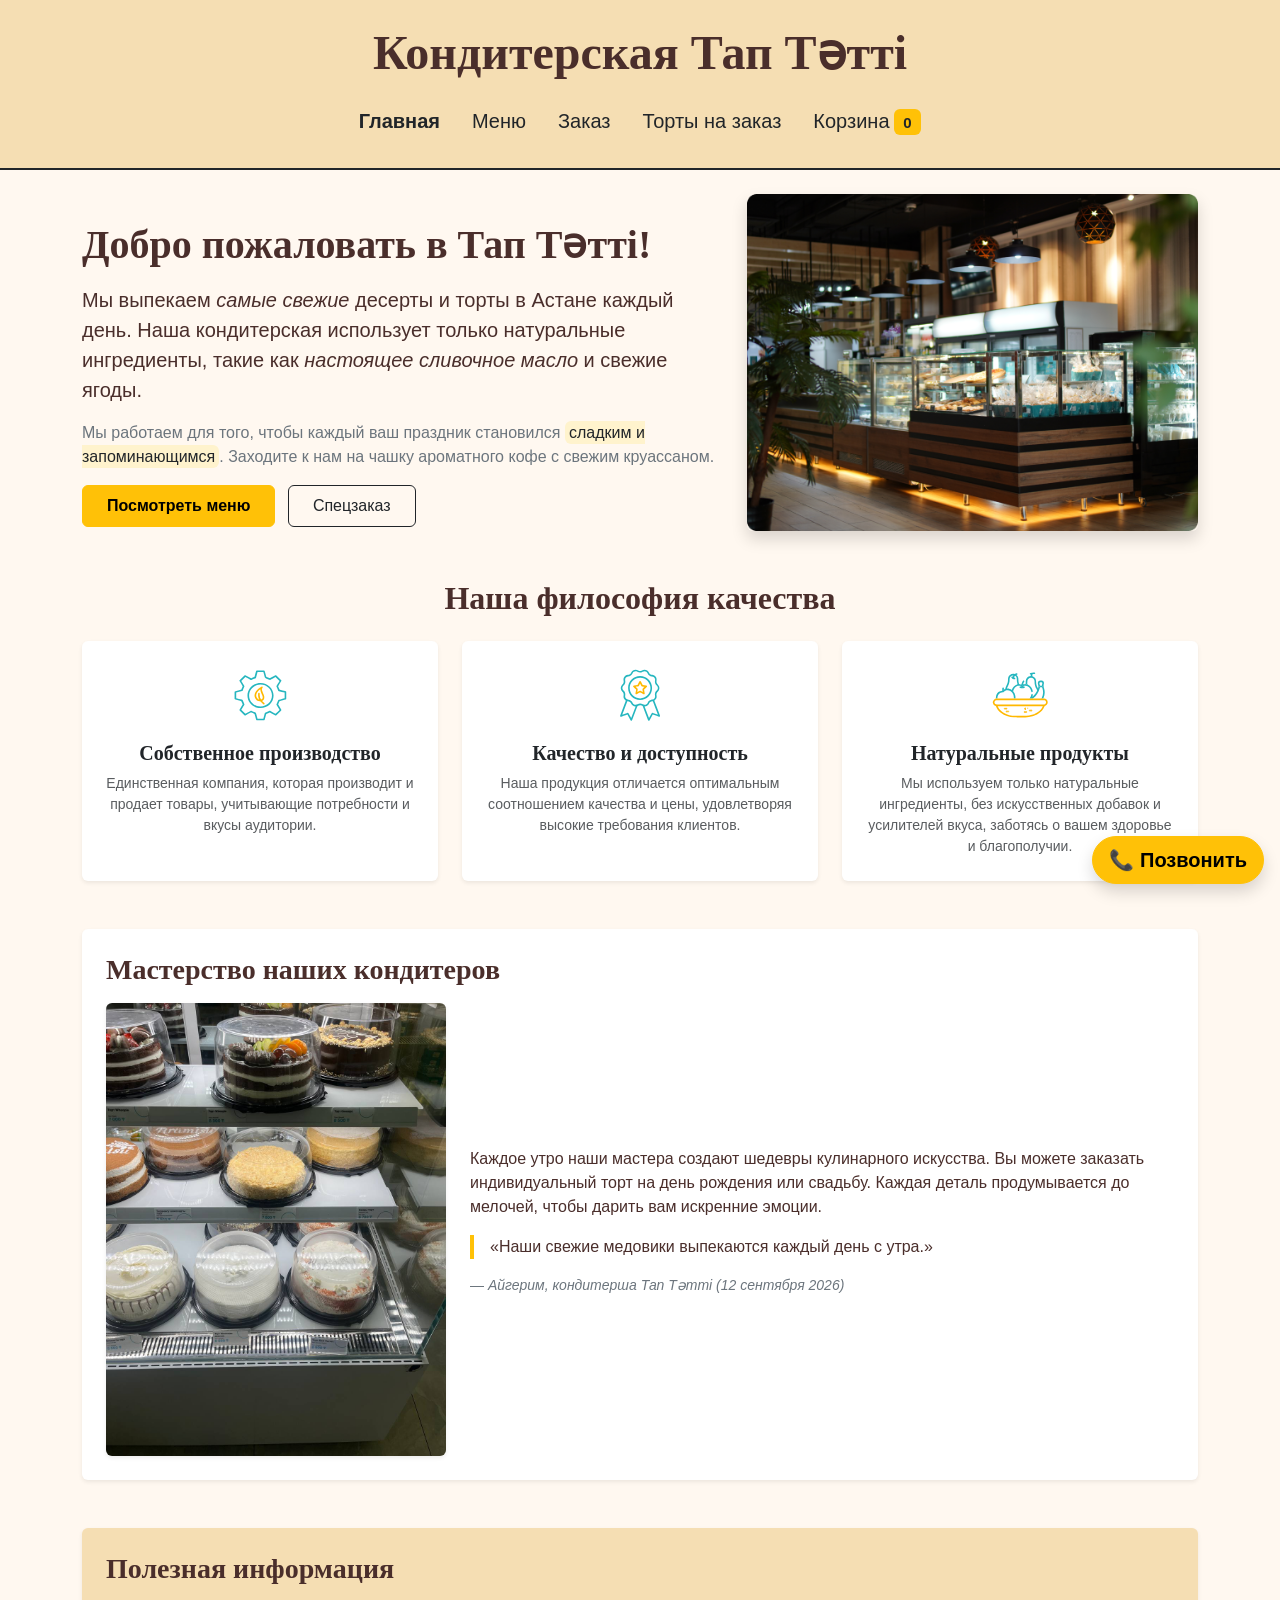
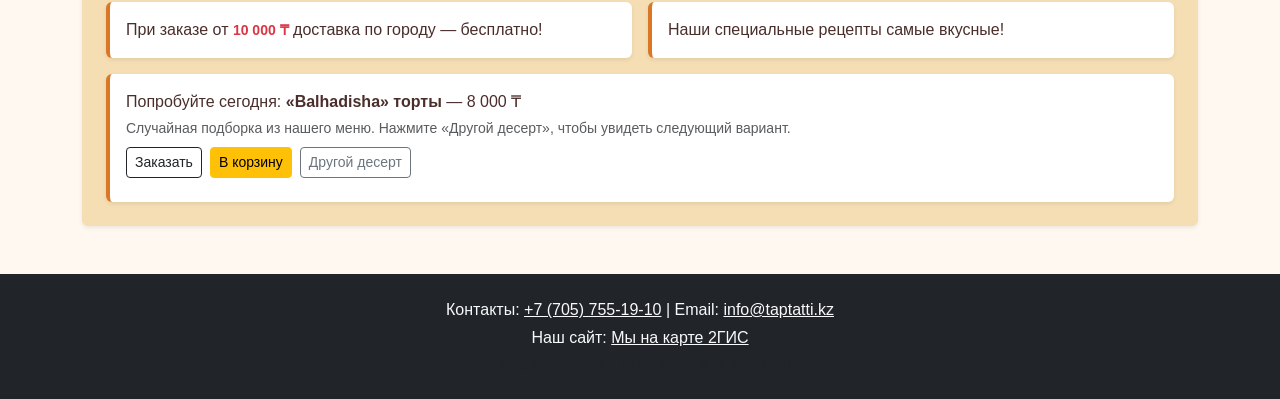
==== commit 6b698c19: "assignment4-5" ====
--- a/taptatti-website/index.html
+++ b/taptatti-website/index.html
@@ -136,5 +136,8 @@
     </footer>
 
     <script src="https://cdn.jsdelivr.net/npm/bootstrap@5.3.3/dist/js/bootstrap.bundle.min.js"></script>
+    <script src="js/data.js" defer></script>
+    <script src="js/main.js" defer></script>
+    <script src="js/index.js" defer></script>
 </body>
 </html>
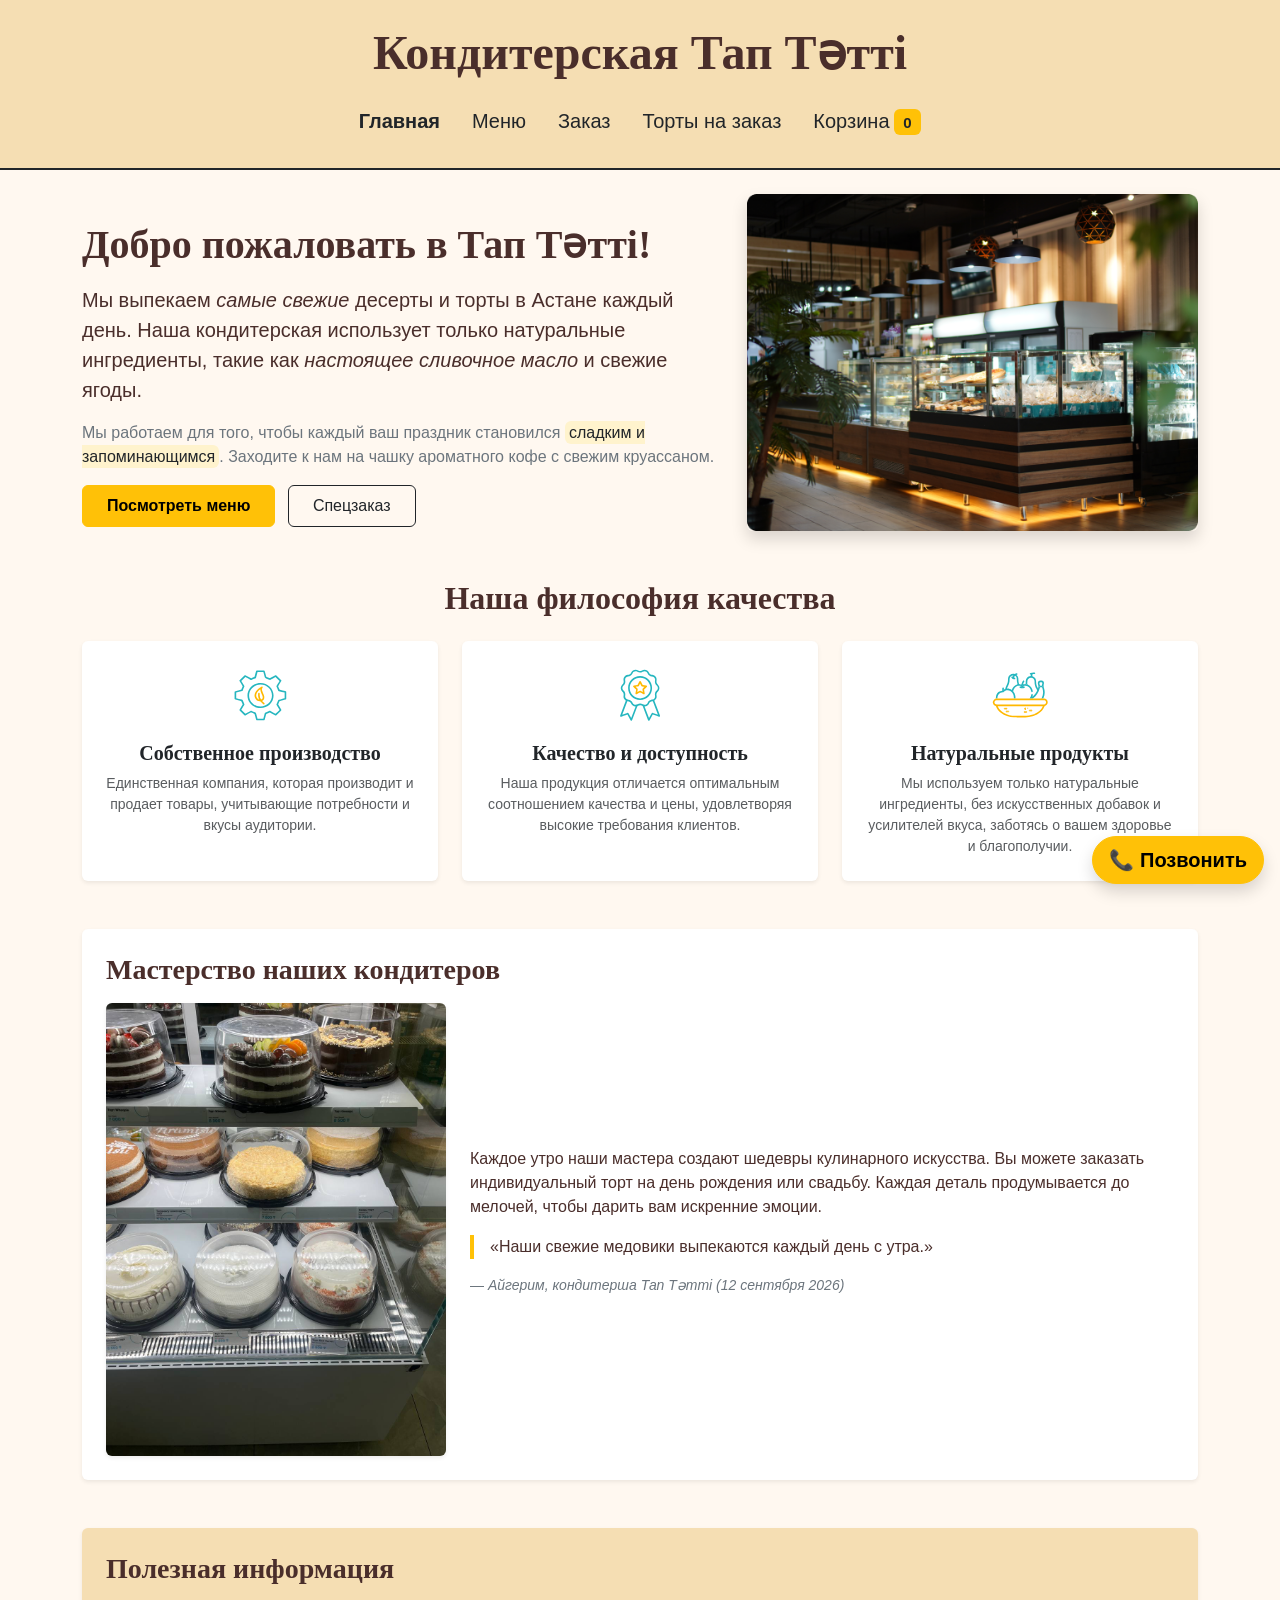
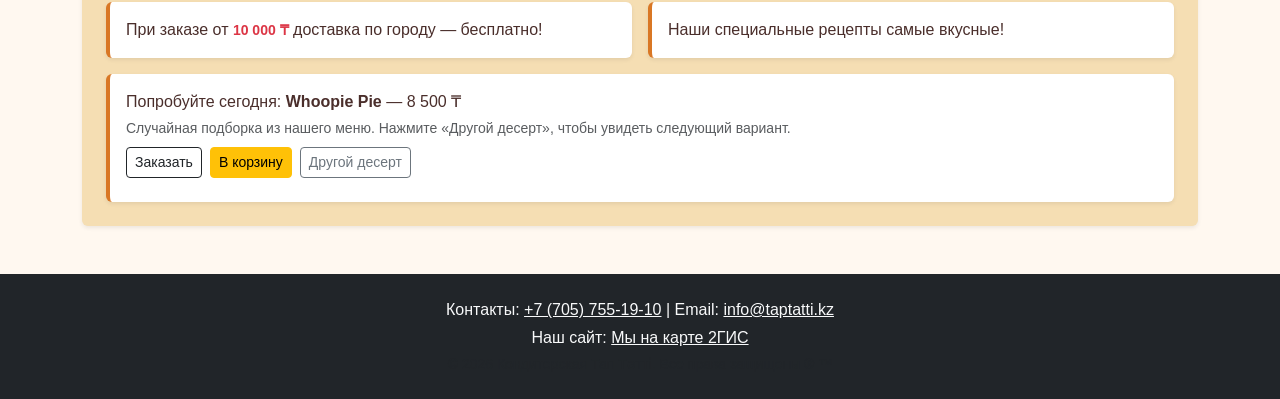
==== commit 4477e72a: "Assignment_6" ====
--- a/taptatti-website/index.html
+++ b/taptatti-website/index.html
@@ -136,6 +136,7 @@
     </footer>
 
     <script src="https://cdn.jsdelivr.net/npm/bootstrap@5.3.3/dist/js/bootstrap.bundle.min.js"></script>
+    <script src="https://code.jquery.com/jquery-3.7.1.min.js" defer></script>
     <script src="js/data.js" defer></script>
     <script src="js/main.js" defer></script>
     <script src="js/index.js" defer></script>
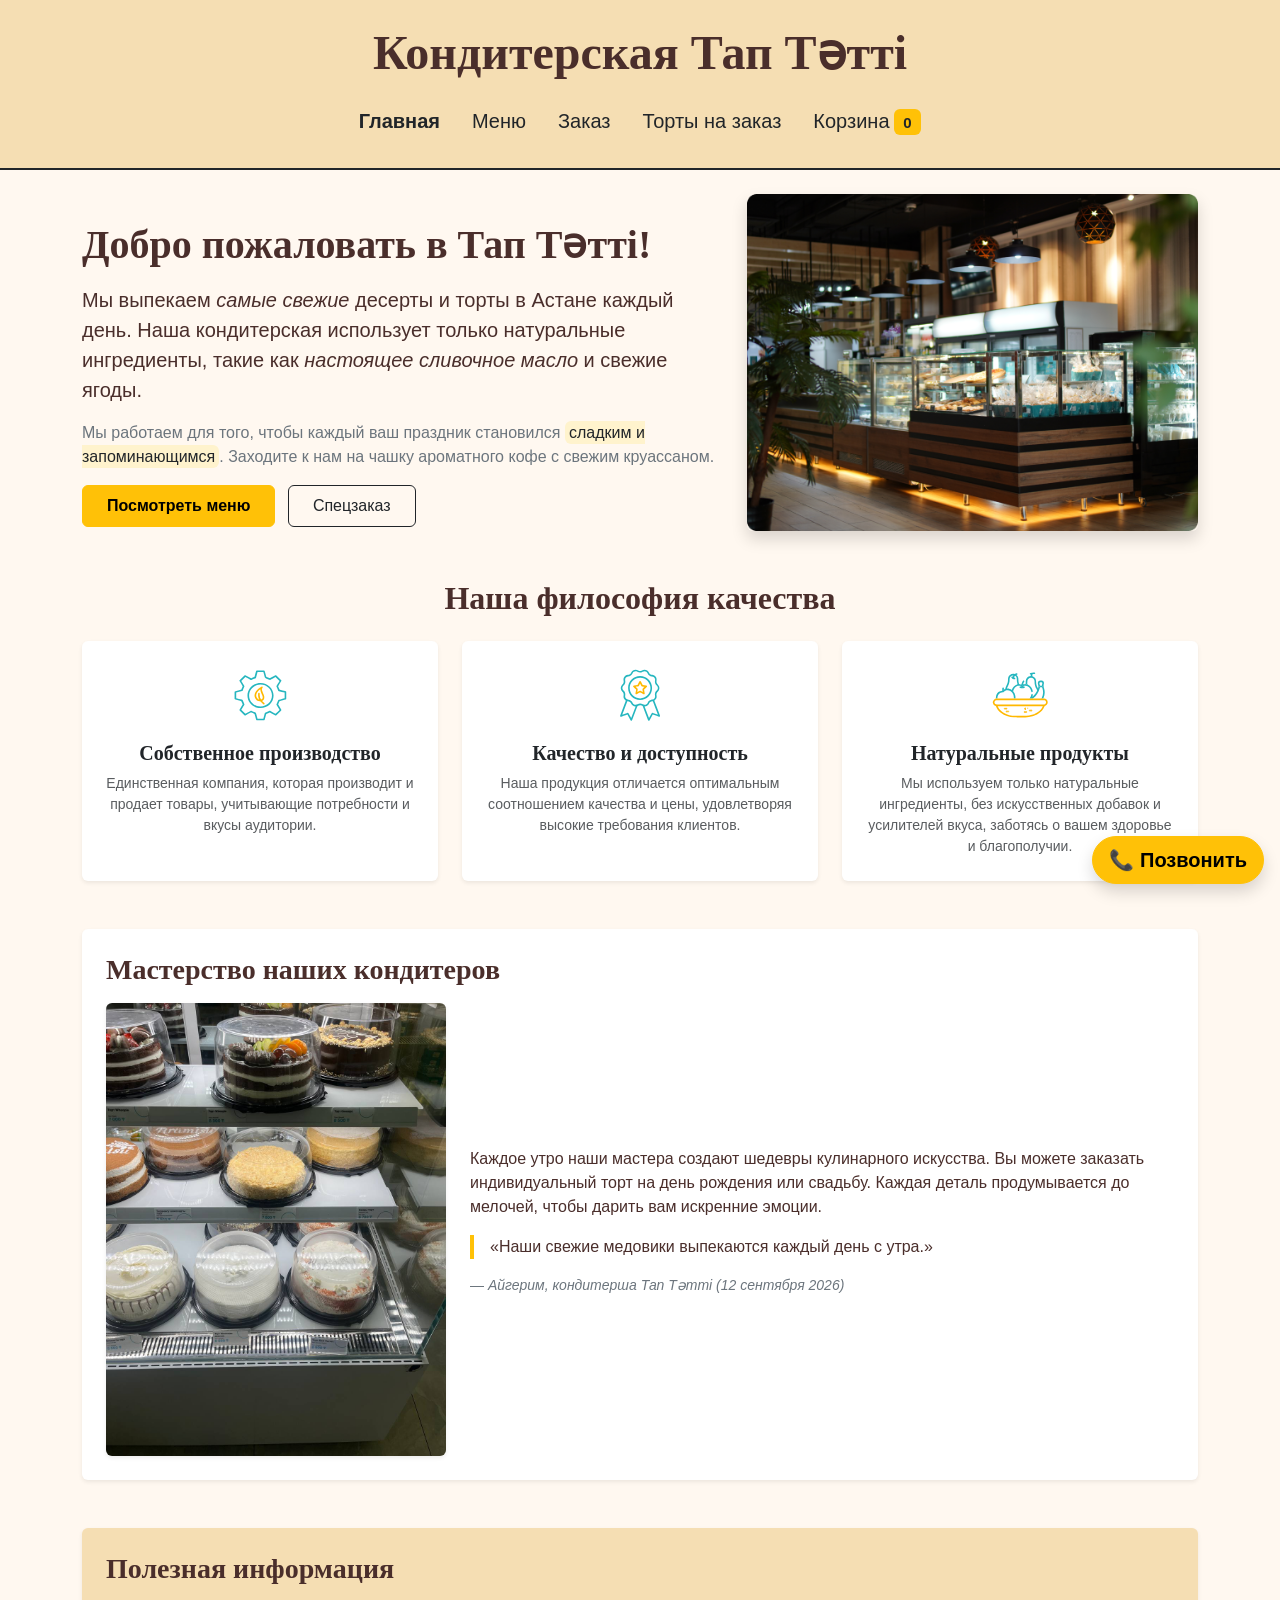
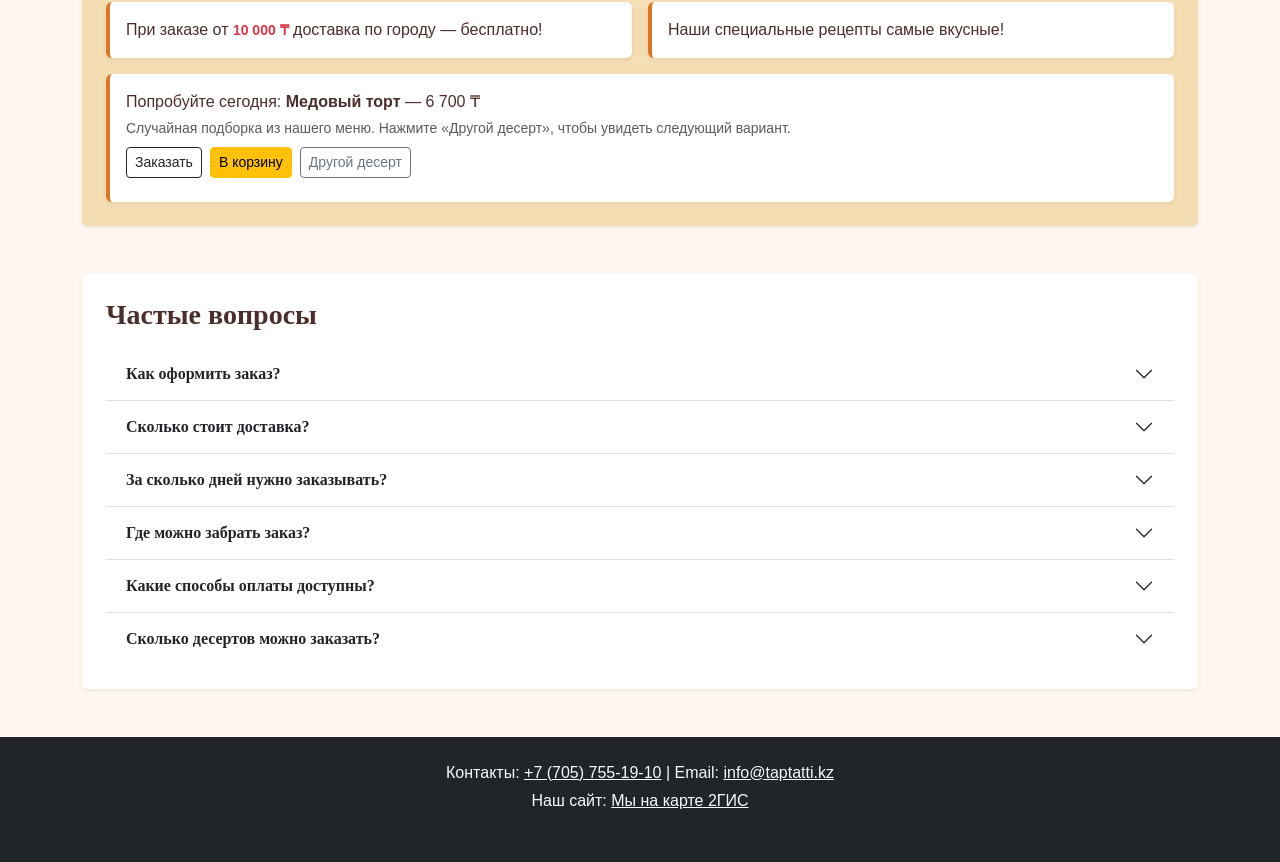
==== commit 4c0a7016: "endterm" ====
--- a/taptatti-website/index.html
+++ b/taptatti-website/index.html
@@ -139,6 +139,7 @@
     <script src="https://code.jquery.com/jquery-3.7.1.min.js" defer></script>
     <script src="js/data.js" defer></script>
     <script src="js/main.js" defer></script>
+    <script src="js/jq-common.js" defer></script>
     <script src="js/index.js" defer></script>
 </body>
 </html>
